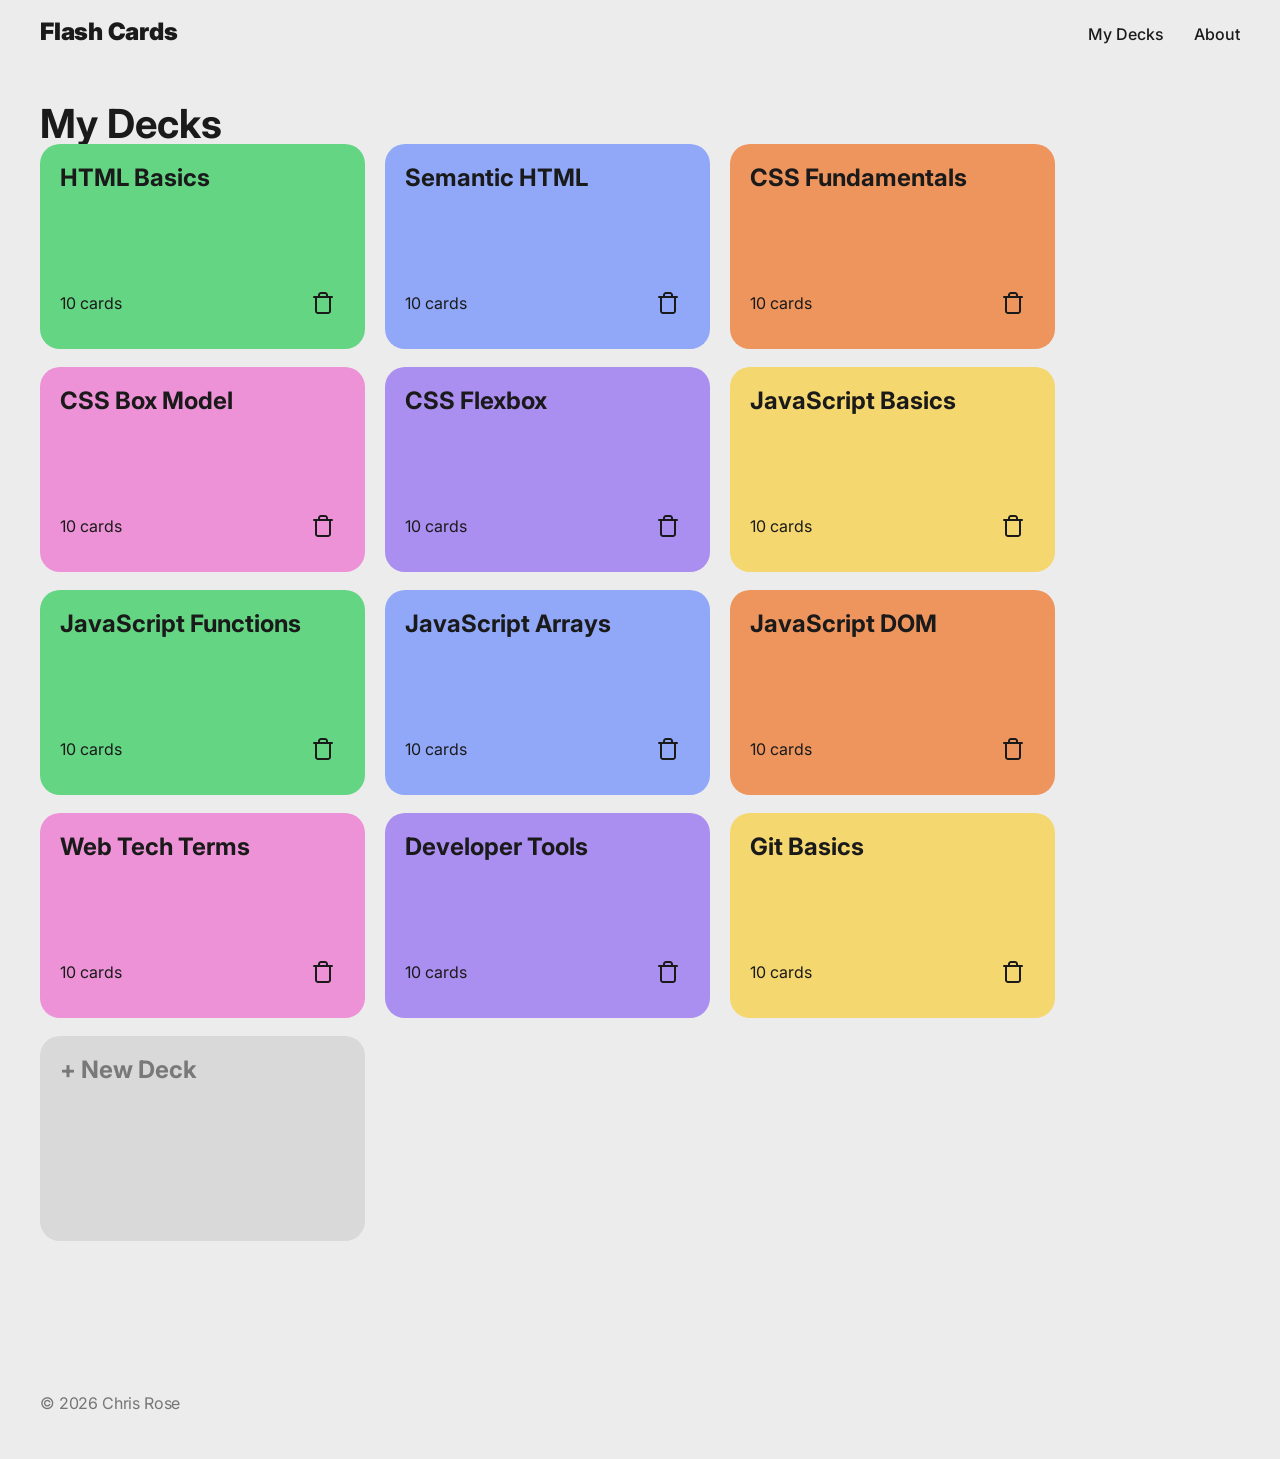
==== index.html @ 4263a176 "feat: implement open deck view" ====
<!doctype html>
<html lang="en">
  <head>
    <meta charset="UTF-8" />
    <meta name="viewport" content="width=device-width, initial-scale=1.0" />
    <meta name="Author" content="Chris Rose" />
    <meta name="Description" content="A flash card study aid platform" />
    <meta
      name="Keywords"
      content="study aids, flashcards, learning materials"
    />
    <title>cardousel</title>
    <link rel="stylesheet" href="assets/css/index.css" />
    <link rel="favicon" href="favicon.ico" />
    <link rel="preconnect" href="https://fonts.googleapis.com" />
    <link rel="preconnect" href="https://fonts.gstatic.com" crossorigin />
    <link
      href="https://fonts.googleapis.com/css2?family=Inter:ital,opsz,wght@0,14..32,100..900;1,14..32,100..900&display=swap"
      rel="stylesheet"
    />
  </head>
  <body class="page">
    <header class="header">
      <h1 class="header__title">
        <a class="header__link" href="#home">Flash Cards</a>
      </h1>
      <nav class="nav">
        <ul class="nav__links">
          <li><a class="nav__link" href="#home">My Decks</a></li>
          <li><a class="nav__link" href="#about">About</a></li>
        </ul>
      </nav>
    </header>
    <main class="page__main-content">
      <template id="deck__template">
        <li class="card">
          <h3 class="card__title"></h3>
          <div class="card__row">
            <p class="card__count"></p>
            <button
              class="card__delete-btn"
              type="button"
              aria-label="Deck Delete Button"
            ></button>
          </div>
          <a class="card__link" href="#"></a>
        </li>
      </template>
      <template id="card__template">
        <li class="card">
          <h3 class="card__title"></h3>
          <div class="card__row">
            <button
              class="card__flip-btn"
              type="button"
              aria-label="Card Flip Button"
            ></button>
            <button
              class="card__delete-btn"
              type="button"
              aria-label="Deck Delete Button"
            ></button>
          </div>
        </li>
      </template>
      <section id="home" class="gallery">
        <h2 class="gallery__title">My Decks</h2>
        <div class="wrapping-row">
          <ul class="gallery__list"></ul>
          <button
            class="gallery__new-card-btn"
            type="button"
            aria-label="New Deck Button"
          >
            + New Deck
          </button>
        </div>
      </section>
      <section id="deck-view" class="gallery">
        <div class="gallery__header">
          <h2 class="gallery__title"></h2>
          <button
            class="practice-btn"
            type="button"
            aria-label="Practice Button"
          >
            Practice
          </button>
        </div>
        <div class="wrapping-row">
          <ul class="gallery__list"></ul>
          <button
            class="gallery__new-card-btn"
            type="button"
            aria-label="New Card Button"
          >
            + New Card
          </button>
        </div>
      </section>
      <section id="not-found" class="not-found">
        <h2 class="not-found__status-code">404</h2>
        <p class="not-found__text">Sorry, nothing found!</p>
      </section>
      <section id="carousel" class="carousel">
        <h2 class="carousel__title">HTML Tags Deck &middot; 1/10</h2>
        <div class="carousel__row">
          <button
            type="button"
            class="carousel__btn carousel__btn_type_left carousel__btn_disabled"
            aria-label="carousel button left"
          ></button>
          <div class="carousel__card">
            <p class="carousel__card-text">&lt;body&gt;&lt;/body&gt;</p>
          </div>
          <button
            type="button"
            class="carousel__btn carousel__btn_type_right carousel__btn_disabled"
            aria-label="carousel button right"
          ></button>
          <button
            type="button"
            class="carousel__btn carousel__btn_type_flip"
            aria-label="carousel button flip"
          ></button>
        </div>
      </section>
    </main>
    <footer class="footer">
      <p class="footer__text">&copy; 2026 Chris Rose</p>
    </footer>
    <script src="assets/js/index.js" type="module"></script>
  </body>
</html>
---- assets/css/index.css ----
@import url("../vendor/normalize.css");
@import url("./page.css");
@import url("./header.css");
@import url("./nav.css");
@import url("./gallery.css");
@import url("./card.css");
@import url("./carousel.css");
@import url("./footer.css");
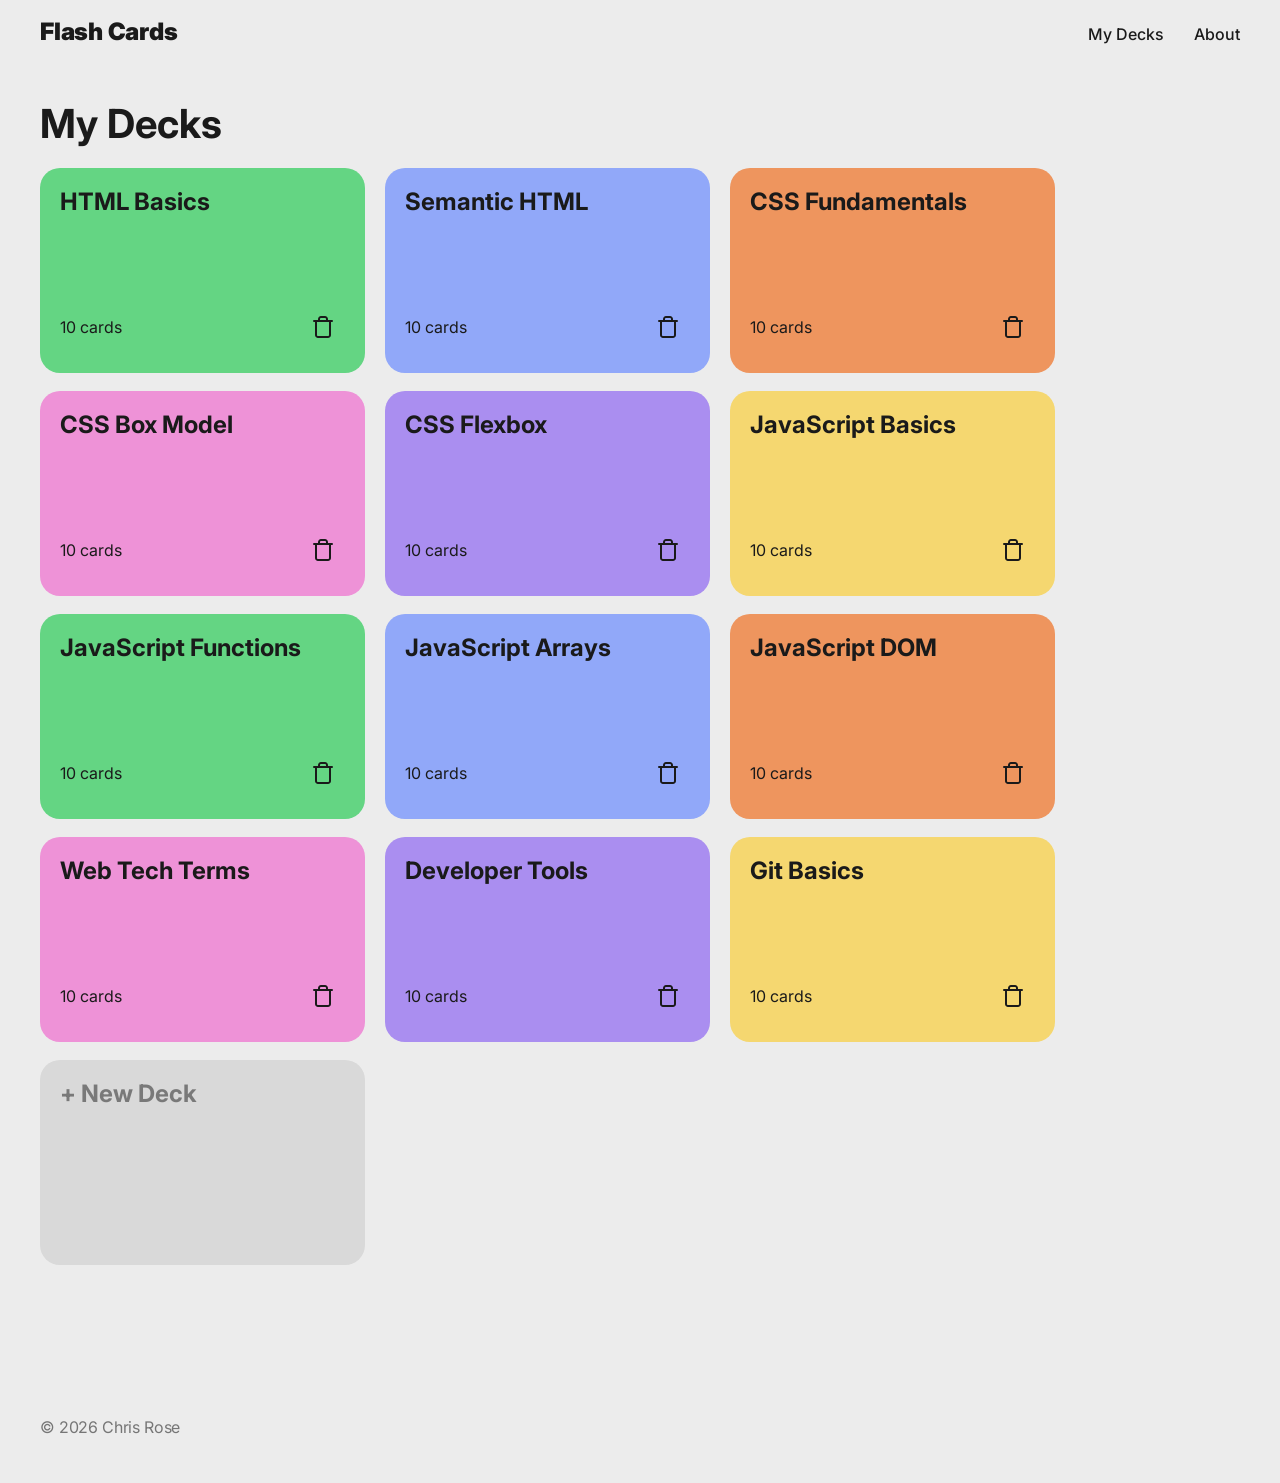
==== commit d8985ce8: "updated mobile responsive layout" ====
--- a/index.html
+++ b/index.html
@@ -77,25 +77,25 @@
         </div>
       </section>
       <section id="deck-view" class="gallery">
-        <div class="gallery__header">
-          <h2 class="gallery__title"></h2>
-          <button
-            class="practice-btn"
-            type="button"
-            aria-label="Practice Button"
-          >
-            Practice
-          </button>
-        </div>
-        <div class="wrapping-row">
+        <h2 class="gallery__title"></h2>
+        <div class="wrapping-row deck-view__panel">
           <ul class="gallery__list"></ul>
-          <button
-            class="gallery__new-card-btn"
-            type="button"
-            aria-label="New Card Button"
-          >
-            + New Card
-          </button>
+          <div class="deck-view__actions">
+            <button
+              class="gallery__new-card-btn"
+              type="button"
+              aria-label="New Card Button"
+            >
+              + New Card
+            </button>
+            <button
+              class="practice-btn"
+              type="button"
+              aria-label="Practice Button"
+            >
+              Practice
+            </button>
+          </div>
         </div>
       </section>
       <section id="not-found" class="not-found">
--- a/assets/css/index.css
+++ b/assets/css/index.css
@@ -6,3 +6,4 @@
 @import url("./card.css");
 @import url("./carousel.css");
 @import url("./footer.css");
+@import url("./mobile-bar.css");
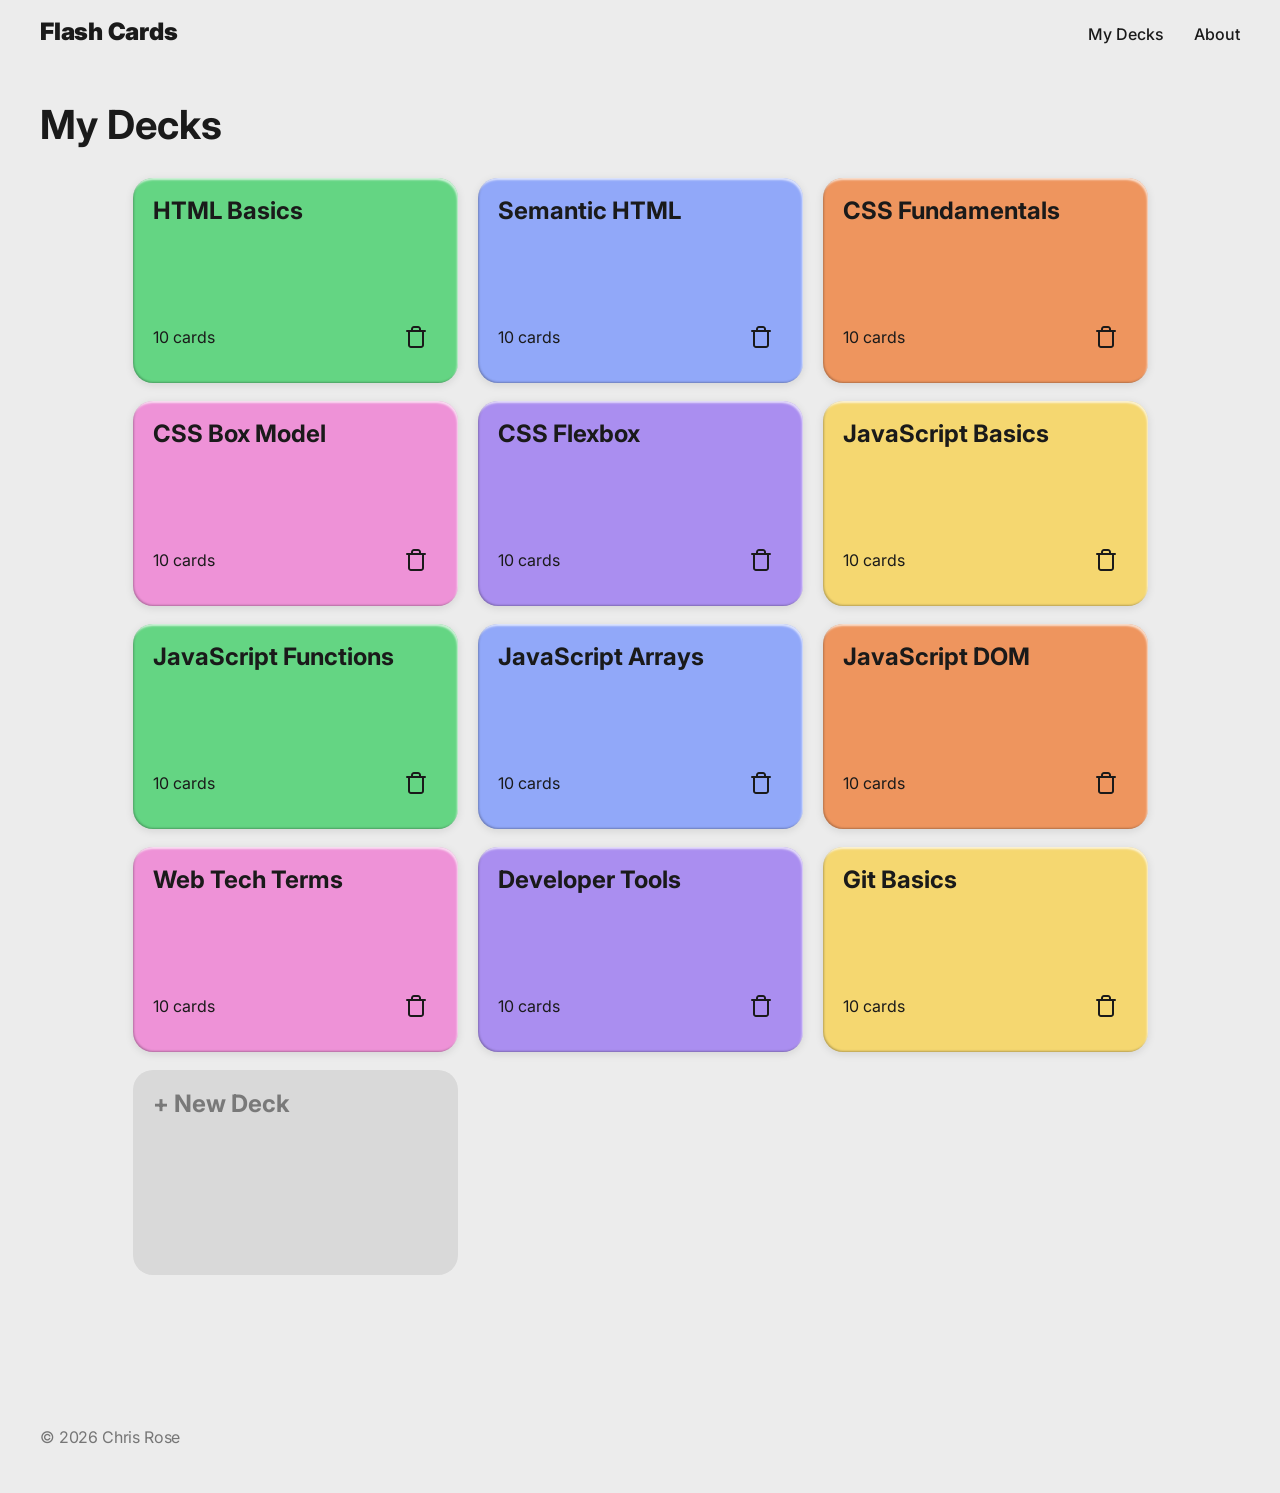
==== commit dbdad32c: "Feat: Added responsive layout for mobile platform use" ====
--- a/index.html
+++ b/index.html
@@ -77,25 +77,25 @@
         </div>
       </section>
       <section id="deck-view" class="gallery">
-        <h2 class="gallery__title"></h2>
-        <div class="wrapping-row deck-view__panel">
+        <div class="gallery__header">
+          <h2 class="gallery__title"></h2>
+          <button
+            class="practice-btn"
+            type="button"
+            aria-label="Practice Button"
+          >
+            Practice
+          </button>
+        </div>
+        <div class="wrapping-row">
           <ul class="gallery__list"></ul>
-          <div class="deck-view__actions">
-            <button
-              class="gallery__new-card-btn"
-              type="button"
-              aria-label="New Card Button"
-            >
-              + New Card
-            </button>
-            <button
-              class="practice-btn"
-              type="button"
-              aria-label="Practice Button"
-            >
-              Practice
-            </button>
-          </div>
+          <button
+            class="gallery__new-card-btn"
+            type="button"
+            aria-label="New Card Button"
+          >
+            + New Card
+          </button>
         </div>
       </section>
       <section id="not-found" class="not-found">
@@ -104,7 +104,7 @@
       </section>
       <section id="carousel" class="carousel">
         <h2 class="carousel__title">HTML Tags Deck &middot; 1/10</h2>
-        <div class="carousel__row">
+        <div class="carousel__grid">
           <button
             type="button"
             class="carousel__btn carousel__btn_type_left carousel__btn_disabled"
@@ -126,6 +126,28 @@
         </div>
       </section>
     </main>
+    <div id="delete-confirmation-modal" class="modal hidden" aria-hidden="true">
+      <div
+        class="modal__dialog"
+        role="dialog"
+        aria-modal="true"
+        aria-labelledby="delete-modal-title"
+      >
+        <h3 id="delete-modal-title" class="modal__title">Delete this card?</h3>
+        <p class="modal__message">
+          Are you sure you want to delete this card? This action cannot be
+          undone.
+        </p>
+        <div class="modal__actions">
+          <button type="button" class="modal__btn modal__btn_cancel">
+            Cancel
+          </button>
+          <button type="button" class="modal__btn modal__btn_confirm">
+            Delete
+          </button>
+        </div>
+      </div>
+    </div>
     <footer class="footer">
       <p class="footer__text">&copy; 2026 Chris Rose</p>
     </footer>
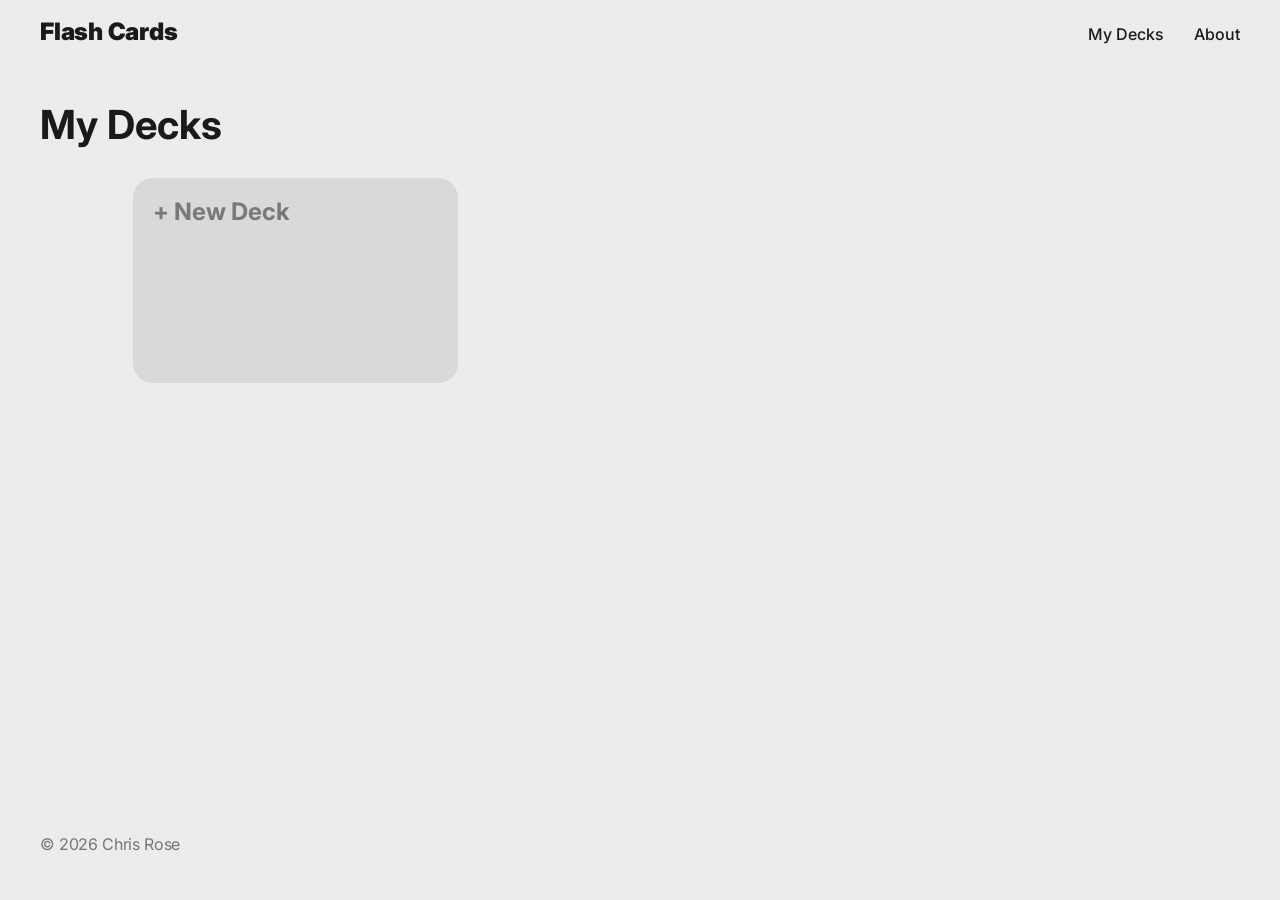
==== commit b04adf2c: "implemented about view. added JSDoc to all named functions" ====
--- a/index.html
+++ b/index.html
@@ -98,6 +98,27 @@
           </button>
         </div>
       </section>
+      <section id="about" class="about">
+        <h2 class="about__title">About the Flash Cards App</h2>
+        <div class="about__content">
+          <p class="about__text">
+            In this Flash Cards App, you can create your decks of cards to
+            memorize study materials and practice them.
+          </p>
+          <p class="about__text">
+            When creating a deck of cards, paste JSON that follows this schema:
+          </p>
+          <pre class="about__pre"><code>{
+  "name": "Name",
+  "cards": [
+    {
+      "question": "Question?",
+      "answer": "Answer"
+    }
+  ]
+}</code></pre>
+        </div>
+      </section>
       <section id="not-found" class="not-found">
         <h2 class="not-found__status-code">404</h2>
         <p class="not-found__text">Sorry, nothing found!</p>
@@ -148,6 +169,113 @@
         </div>
       </div>
     </div>
+    <section id="new-deck-view" class="new-deck-view">
+      <h2 class="new-deck-view__title">New Deck</h2>
+      <form class="new-deck-view__form" id="new-deck-form">
+        <fieldset class="new-deck-view__color-picker">
+          <legend class="new-deck-view__legend">Pick the deck color</legend>
+          <label class="new-deck-view__color-label" for="green">
+            <input
+              class="new-deck-view__color-input new-deck-view__color-input_color_green"
+              aria-label="Green"
+              name="color"
+              id="green"
+              value="#64D583"
+              type="radio"
+              checked
+            />
+          </label>
+          <label class="new-deck-view__color-label" for="blue">
+            <input
+              class="new-deck-view__color-input new-deck-view__color-input_color_blue"
+              aria-label="Blue"
+              name="color"
+              id="blue"
+              value="#91A8F9"
+              type="radio"
+            />
+          </label>
+          <label class="new-deck-view__color-label" for="purple">
+            <input
+              class="new-deck-view__color-input new-deck-view__color-input_color_purple"
+              aria-label="Purple"
+              name="color"
+              id="purple"
+              value="#AA8EF0"
+              type="radio"
+            />
+          </label>
+          <label class="new-deck-view__color-label" for="pink">
+            <input
+              class="new-deck-view__color-input new-deck-view__color-input_color_pink"
+              aria-label="Pink"
+              name="color"
+              id="pink"
+              value="#EE92D7"
+              type="radio"
+            />
+          </label>
+          <label class="new-deck-view__color-label" for="orange">
+            <input
+              class="new-deck-view__color-input new-deck-view__color-input_color_orange"
+              aria-label="Orange"
+              name="color"
+              id="orange"
+              value="#EE955E"
+              type="radio"
+            />
+          </label>
+          <label class="new-deck-view__color-label" for="yellow">
+            <input
+              class="new-deck-view__color-input new-deck-view__color-input_color_yellow"
+              aria-label="Yellow"
+              name="color"
+              id="yellow"
+              value="#F5D770"
+              type="radio"
+            />
+          </label>
+        </fieldset>
+        <label for="JSON" class="new-deck-view__textarea-label"
+          >Write the JSON array of cards so that it matches this schema
+          <textarea class="new-deck-view__text-input"></textarea>
+        </label>
+        <button
+          type="submit"
+          class="new-deck-view__submit-btn"
+          aria-label="create the new deck button"
+          disabled
+        >
+          Create the Deck
+        </button>
+      </form>
+      <div
+        id="new-deck-error-modal"
+        class="modal new-deck-view__error-modal hidden"
+      >
+        <div
+          class="modal__dialog new-deck-view__error-modal-dialog"
+          role="dialog"
+          aria-modal="true"
+          aria-labelledby="new-deck-error-title"
+          aria-describedby="new-deck-error-list"
+        >
+          <h3 id="new-deck-error-title" class="modal__title">
+            An error has occurred
+          </h3>
+          <ul id="new-deck-error-list" class="new-deck-view__error-list"></ul>
+          <div class="modal__actions new-deck-view__error-modal-actions">
+            <button
+              type="button"
+              class="modal__btn new-deck-view__error-modal-close-btn"
+              aria-label="Dismiss JSON validation errors"
+            >
+              Dismiss
+            </button>
+          </div>
+        </div>
+      </div>
+    </section>
     <footer class="footer">
       <p class="footer__text">&copy; 2026 Chris Rose</p>
     </footer>
--- a/assets/css/index.css
+++ b/assets/css/index.css
@@ -7,3 +7,13 @@
 @import url("./carousel.css");
 @import url("./footer.css");
 @import url("./mobile-bar.css");
+@import url("./new-deck.css");
+@import url("./about.css");
+
+section {
+  display: none;
+}
+
+#home {
+  display: block;
+}
